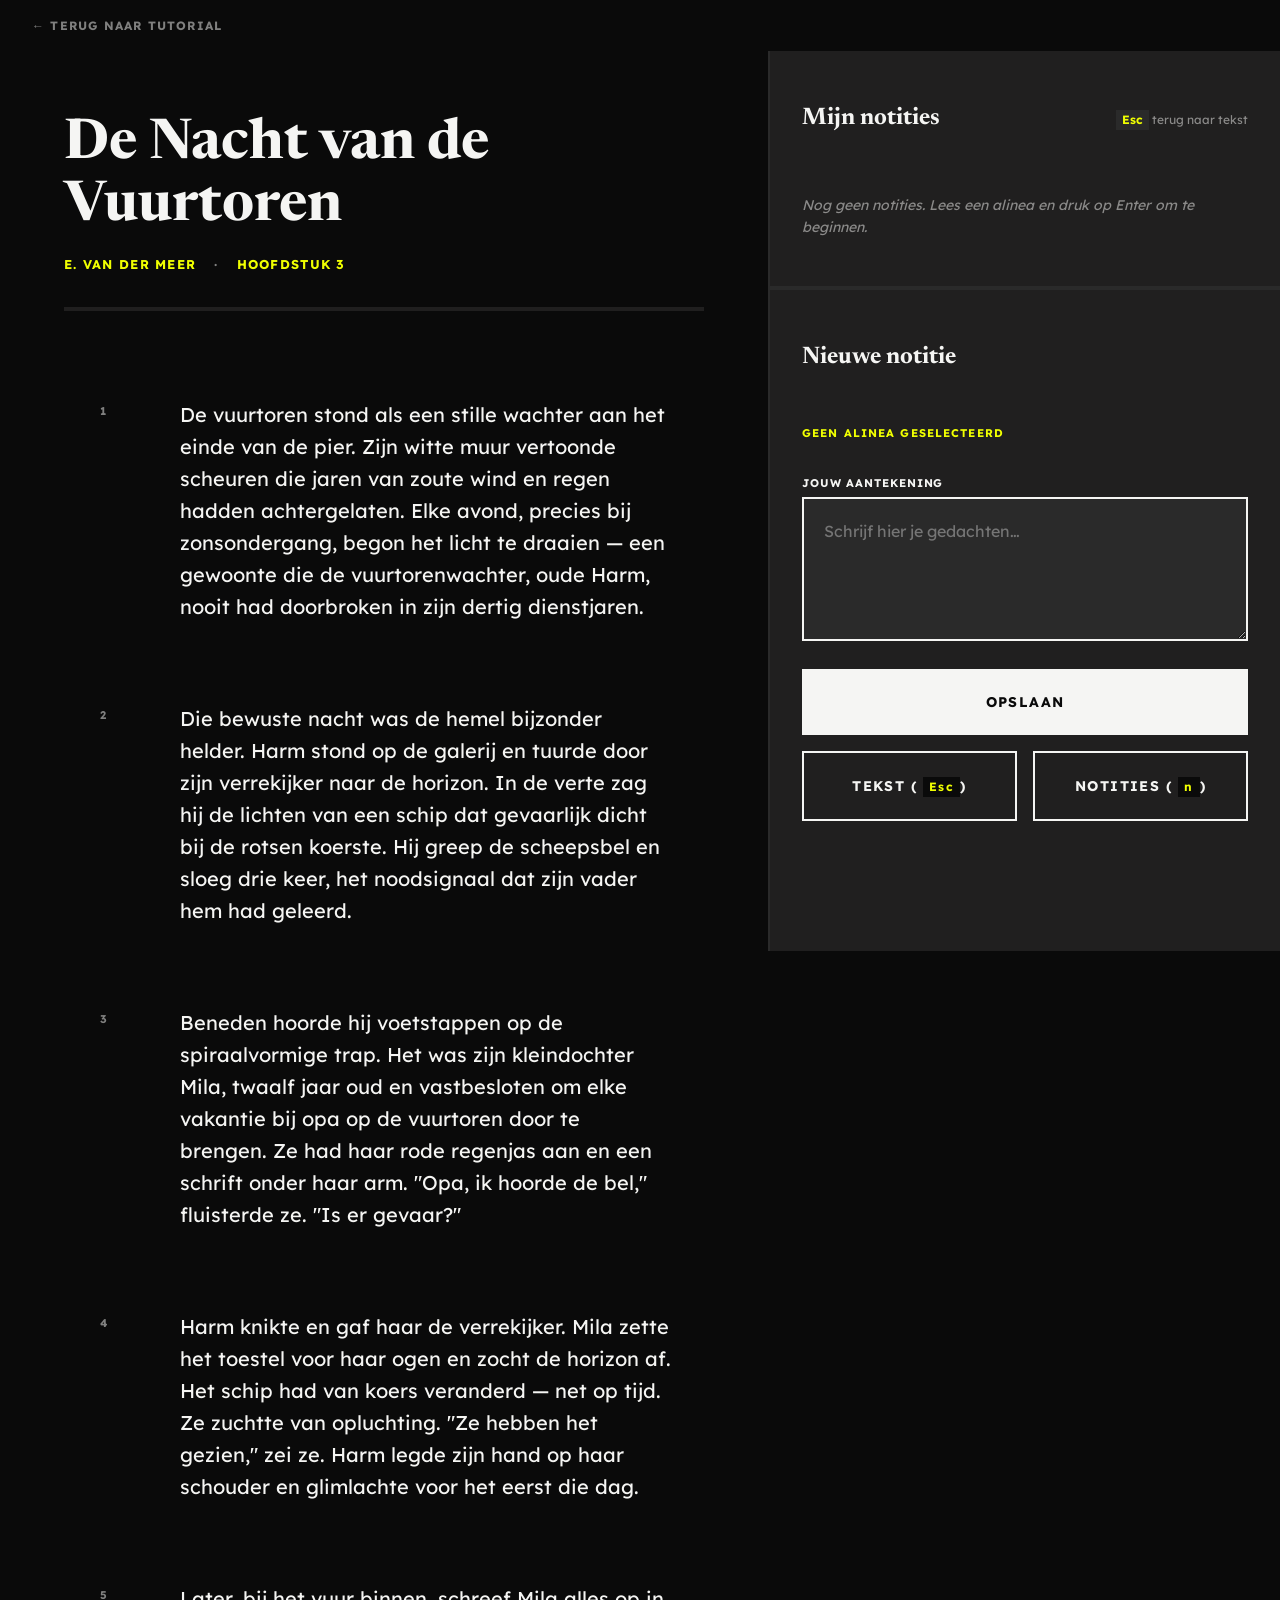
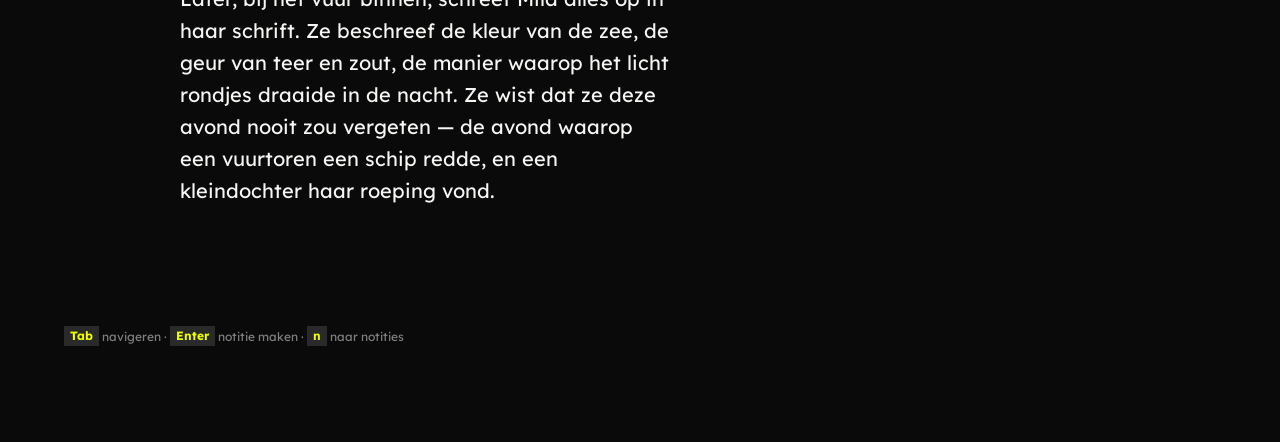
==== lezen.html @ d21a53fe "tutorial" ====
<!doctype html>
<html lang="nl">
  <head>
    <meta charset="UTF-8" />
    <meta name="viewport" content="width=device-width, initial-scale=1.0" />
    <title>Socrates — Lezen & Noteren</title>
    <meta
      name="description"
      content="Lees een tekst en maak aantekeningen per alinea."
    />
    <link rel="stylesheet" href="style.css" />
  </head>
  <body>
    <header>
      <a href="index.html" class="tutorial-link" style="color: var(--muted); text-decoration: none; padding: 1rem 2rem; display: inline-block; font-weight: 700; font-size: 0.75rem; text-transform: uppercase; letter-spacing: 0.1em; transition: color 0.2s ease;">
        &larr; Terug naar Tutorial
      </a>
    </header>

    <main id="main-content">
      <div class="sr-only" id="sr-instructions">
        <h2>Instructies en Sneltoetsen</h2>
        <p>
          Welkom. Gebruik de volgende sneltoetsen: Tab om tussen alinea's te
          navigeren, Enter om een notitie te maken, N om opgeslagen notities te
          bekijken, en Escape om terug te gaan naar de tekst.
        </p>
      </div>

      <!-- ═══════════════════════════════════════════════
           LEFT COLUMN — Reading pane
      ═══════════════════════════════════════════════ -->
      <section class="reading-pane" aria-labelledby="reading-title">
        <header class="book-header">
          <h1 id="reading-title" class="book-title">
            De Nacht van de Vuurtoren
          </h1>
          <p class="book-meta">
            <span class="sr-only">Auteur: </span>E. van der Meer
            <span aria-hidden="true" class="meta-sep">·</span>
            <span class="sr-only">Hoofdstuk: </span>Hoofdstuk 3
          </p>
        </header>

        <div id="fun-note-hint" class="sr-only">Klaar met de alinea? Klik op enter om een notitie te maken</div>

        <ol class="paragraphs-list" aria-label="Alinea's van de tekst">
          <li class="paragraph-item" tabindex="0" id="para-1" aria-describedby="fun-note-hint">
            <span class="para-number" aria-hidden="true">1</span>
            <p>
              De vuurtoren stond als een stille wachter aan het einde van de
              pier. Zijn witte muur vertoonde scheuren die jaren van zoute wind
              en regen hadden achtergelaten. Elke avond, precies bij
              zonsondergang, begon het licht te draaien — een gewoonte die de
              vuurtorenwachter, oude Harm, nooit had doorbroken in zijn dertig
              dienstjaren.
            </p>
          </li>

          <li class="paragraph-item" tabindex="0" id="para-2" aria-describedby="fun-note-hint">
            <span class="para-number" aria-hidden="true">2</span>
            <p>
              Die bewuste nacht was de hemel bijzonder helder. Harm stond op de
              galerij en tuurde door zijn verrekijker naar de horizon. In de
              verte zag hij de lichten van een schip dat gevaarlijk dicht bij de
              rotsen koerste. Hij greep de scheepsbel en sloeg drie keer, het
              noodsignaal dat zijn vader hem had geleerd.
            </p>
          </li>

          <li class="paragraph-item" tabindex="0" id="para-3" aria-describedby="fun-note-hint">
            <span class="para-number" aria-hidden="true">3</span>
            <p>
              Beneden hoorde hij voetstappen op de spiraalvormige trap. Het was
              zijn kleindochter Mila, twaalf jaar oud en vastbesloten om elke
              vakantie bij opa op de vuurtoren door te brengen. Ze had haar rode
              regenjas aan en een schrift onder haar arm. "Opa, ik hoorde de
              bel," fluisterde ze. "Is er gevaar?"
            </p>
          </li>

          <li class="paragraph-item" tabindex="0" id="para-4" aria-describedby="fun-note-hint">
            <span class="para-number" aria-hidden="true">4</span>
            <p>
              Harm knikte en gaf haar de verrekijker. Mila zette het toestel
              voor haar ogen en zocht de horizon af. Het schip had van koers
              veranderd — net op tijd. Ze zuchtte van opluchting. "Ze hebben het
              gezien," zei ze. Harm legde zijn hand op haar schouder en
              glimlachte voor het eerst die dag.
            </p>
          </li>

          <li class="paragraph-item" tabindex="0" id="para-5" aria-describedby="fun-note-hint">
            <span class="para-number" aria-hidden="true">5</span>
            <p>
              Later, bij het vuur binnen, schreef Mila alles op in haar schrift.
              Ze beschreef de kleur van de zee, de geur van teer en zout, de
              manier waarop het licht rondjes draaide in de nacht. Ze wist dat
              ze deze avond nooit zou vergeten — de avond waarop een vuurtoren
              een schip redde, en een kleindochter haar roeping vond.
            </p>
          </li>
        </ol>

        <p class="reading-hint" id="reading-hint">
          <kbd>Tab</kbd> navigeren · <kbd>Enter</kbd> notitie maken ·
          <kbd>n</kbd> naar notities
        </p>
      </section>

      <aside class="apparatus-zone">
        <!-- ═══════════════════════════════════════════════
             MIDDLE — Saved notes
        ═══════════════════════════════════════════════ -->
        <section
          class="notes-container"
          aria-labelledby="notes-title"
          aria-live="polite"
        >
          <div class="notes-header-wrapper">
            <h2 id="notes-title" tabindex="-1">Mijn notities</h2>
            <p class="notes-hint" aria-hidden="true">
              <kbd>Esc</kbd> terug naar tekst
            </p>
          </div>
          <p class="notes-empty" id="notes-empty">
            Nog geen notities. Lees een alinea en druk op Enter om te beginnen.
          </p>
        </section>

        <!-- ═══════════════════════════════════════════════
             RIGHT COLUMN — Note form
        ═══════════════════════════════════════════════ -->
        <section class="form-section" aria-labelledby="form-title">
          <h2 id="form-title">Nieuwe notitie</h2>
          <p
            class="active-para-label"
            id="active-para-label"
            aria-live="polite"
          >
            Geen alinea geselecteerd
          </p>

          <form class="input-container" id="note-form" novalidate>
            <fieldset class="input-wrapper">
              <legend class="sr-only">Notitie informatie</legend>

              <div class="input-field">
                <label for="note">Jouw aantekening</label>
                <textarea
                  id="note"
                  name="note"
                  required
                  aria-required="true"
                  placeholder="Schrijf hier je gedachten…"
                ></textarea>
              </div>
            </fieldset>

            <div class="form-actions">
              <button id="submit" type="submit">Opslaan</button>
              <button
                id="cancel-note"
                type="button"
                class="btn-secondary"
                aria-label="Terug naar tekst"
              >
                Tekst (<kbd>Esc</kbd>)
              </button>
              <button
                id="go-to-notes"
                type="button"
                class="btn-secondary"
                aria-label="Naar notities"
              >
                Notities (<kbd>n</kbd>)
              </button>
            </div>
          </form>
        </section>
      </aside>
    </main>

    <div
      id="sr-live"
      class="sr-only"
      aria-live="polite"
      aria-atomic="true"
    ></div>
    <script defer src="main.js"></script>
  </body>
</html>
---- style.css ----
@import url("https://fonts.googleapis.com/css2?family=Lexend:wght@400;700&family=Newsreader:ital,opsz,wght@0,6..72,400;0,6..72,600;0,6..72,700;1,6..72,400;1,6..72,600&display=swap");

/* ─── Reset ────────────────────────────────────────────────────────────────── */
*,
*::before,
*::after {
  margin: 0;
  padding: 0;
  box-sizing: border-box;
  border-radius: 0 !important;
}

[hidden] {
  display: none !important;
}

/* ─── Tokens ───────────────────────────────────────────────────────────────── */
:root {
  --primary: #f0ff00; /* Electric Sulfur */
  --surface: #0a0a0a; /* Deep Onyx */
  --on-surface: #f5f5f3; /* Bone White */
  --surface-container: #201f1f;
  --surface-container-high: #2a2a2a;

  --font-display: "Newsreader", serif;
  --font-body: "Lexend", sans-serif;

  --muted: rgba(245, 245, 243, 0.5);
  --border-color: var(--on-surface);
}

/* ─── Base ─────────────────────────────────────────────────────────────────── */
html {
  scroll-behavior: smooth;
}

body {
  background-color: var(--surface);
  color: var(--on-surface);
  font-family: var(--font-body);
  font-size: 1rem;
  line-height: 1.6;
  -webkit-font-smoothing: antialiased;
  min-height: 100dvh;
  display: flex;
  flex-direction: column;
}

/* ─── Focus ────────────────────────────────────────────────────────────────── */
:focus {
  outline: none;
}

:focus-visible {
  outline: 4px solid var(--primary);
  outline-offset: 0;
}

input:focus-visible,
textarea:focus-visible {
  outline: 4px solid var(--primary);
  outline-offset: 0;
}

button:focus-visible {
  outline: 4px solid var(--primary);
  outline-offset: 0;
  background: var(--primary) !important;
  color: #000 !important;
}

/* ─── Main layout ──────────────────────────────────────────────────────────── */
main {
  display: grid;
  grid-template-columns: 60% 40%;
  gap: 0;
  align-items: start;
  flex: 1;
}

.apparatus-zone {
  background-color: var(--surface-container);
  border-left: 2px solid var(--surface-container-high);
  display: flex;
  flex-direction: column;
  position: sticky;
  top: 0;
  height: 100dvh;
  overflow-y: auto;
}

/* ─── Reading pane ─────────────────────────────────────────────────────────── */
.reading-pane {
  padding: 4rem 4rem 6rem;
  display: flex;
  flex-direction: column;
  gap: 3rem;
}

.book-header {
  border-bottom: 4px solid var(--surface-container);
  padding-bottom: 2rem;
}

.book-title {
  font-family: var(--font-display);
  font-size: clamp(2rem, 5vw, 3.5rem);
  line-height: 1.1;
  font-weight: 700;
  color: var(--on-surface);
  margin-bottom: 1rem;
}

.book-meta {
  font-size: 0.8rem;
  text-transform: uppercase;
  font-weight: 700;
  letter-spacing: 0.1em;
  color: var(--primary);
}

.meta-sep {
  margin: 0 1em;
  color: var(--muted);
}

/* ─── Paragraph items ──────────────────────────────────────────────────────── */
.paragraphs-list {
  display: flex;
  flex-direction: column;
  gap: 0;
  list-style: none;
  margin: 0;
  padding: 0;
}

.paragraph-item {
  display: grid;
  grid-template-columns: 3rem 1fr;
  gap: 2rem;
  align-items: start;
  padding: 2.5rem 2rem;
  cursor: pointer;
  border-left: 4px solid transparent;
  background-color: transparent;
  transition: none;
}

.paragraph-item:hover {
  background-color: var(--surface-container);
}

.paragraph-item:focus {
  outline: none;
  border-left-color: var(--primary);
  background-color: var(--surface-container);
}

.paragraph-item.is-active {
  background-color: var(--surface-container);
  border-left-color: var(--primary);
}

.para-number {
  font-family: var(--font-body);
  font-size: 0.7rem;
  font-weight: 700;
  text-transform: uppercase;
  letter-spacing: 0.1em;
  color: var(--muted);
  padding-top: 0.25rem;
  user-select: none;
}

.paragraph-item.is-active .para-number {
  color: var(--primary);
}

.paragraph-item p {
  font-family: var(--font-body);
  font-size: 1.25rem;
  line-height: 1.6;
  color: var(--on-surface);
  font-weight: 400;
}

/* ─── Reading hint ─────────────────────────────────────────────────────────── */
.reading-hint {
  font-size: 0.75rem;
  color: var(--muted);
  margin-top: auto;
  padding-top: 2rem;
}

.reading-hint kbd {
  background: var(--surface-container-high);
  padding: 0.2em 0.5em;
  font-family: var(--font-body);
  font-size: 0.75rem;
  font-weight: 700;
  color: var(--primary);
}

/* ─── Notes column ─────────────────────────────────────────────────────────── */
.notes-container {
  padding: 3rem 2rem;
  display: flex;
  flex-direction: column;
  gap: 2rem;
  border-bottom: 4px solid var(--surface-container-high);
}

.notes-header-wrapper {
  display: flex;
  justify-content: space-between;
  align-items: baseline;
  padding-bottom: 1.5rem;
  flex-wrap: wrap;
  gap: 1rem;
}

.notes-container h2 {
  font-family: var(--font-display);
  font-size: 1.5rem;
  font-weight: 700;
  color: var(--on-surface);
}

.notes-hint {
  font-size: 0.75rem;
  color: var(--muted);
}

.notes-hint kbd {
  background: var(--surface-container-high);
  padding: 0.2em 0.5em;
  font-family: var(--font-body);
  font-size: 0.75rem;
  font-weight: 700;
  color: var(--primary);
}

.notes-empty {
  font-size: 0.875rem;
  color: var(--muted);
  font-style: italic;
  line-height: 1.6;
}

/* ─── Note cards ───────────────────────────────────────────────────────────── */
.note {
  background: var(--surface-container-high);
  padding: 2rem;
  display: flex;
  flex-direction: column;
  gap: 1rem;
}

.note-header {
  display: flex;
  align-items: center;
  gap: 0.5rem;
}

.note-para-label {
  font-family: var(--font-body);
  font-size: 0.65rem;
  font-weight: 700;
  text-transform: uppercase;
  letter-spacing: 0.12em;
  color: var(--primary);
}

.note-content {
  font-family: var(--font-body);
  font-size: 0.925rem;
  line-height: 1.65;
  color: var(--on-surface);
}

.note-footer {
  display: flex;
  align-items: center;
  justify-content: space-between;
  padding-top: 1rem;
  margin-top: 0.5rem;
}

.note-footer time {
  font-size: 0.7rem;
  color: var(--muted);
  font-family: var(--font-body);
}

.note-actions {
  display: flex;
  gap: 0.5rem;
}

.note-edit-btn,
.note-delete-btn {
  background: transparent;
  color: var(--muted);
  border: 2px solid var(--muted);
  padding: 0.4em 0.8em;
  font-size: 0.75rem;
  font-family: var(--font-body);
  font-weight: 700;
  text-transform: uppercase;
  letter-spacing: 0.08em;
  cursor: pointer;
}

.note-edit-btn:hover,
.note-delete-btn:hover {
  color: var(--primary);
  border-color: var(--primary);
}

/* Inline Edit Styles */
.note-edit-container {
  display: flex;
  flex-direction: column;
  gap: 1rem;
}

.note-edit-textarea {
  width: 100%;
  min-height: 4em;
  padding: 0.75rem;
  font-family: var(--font-body);
  font-size: 0.925rem;
  border: 2px solid var(--on-surface);
  background: var(--surface-container);
  color: var(--on-surface);
  resize: vertical;
  line-height: 1.65;
}

.note-edit-textarea:focus-visible {
  outline: 2px solid var(--primary);
  outline-offset: -2px;
}

.note-edit-textarea[aria-invalid="true"] {
  border-color: #ff5555;
}

.note-edit-actions {
  display: flex;
  gap: 0.5rem;
}

.note-save-btn {
  background: var(--on-surface);
  color: var(--surface);
  border: none;
  padding: 0.5em 1em;
  font-weight: 700;
  cursor: pointer;
  text-transform: uppercase;
  font-family: var(--font-body);
  font-size: 0.75rem;
  letter-spacing: 0.1em;
}

.note-save-btn:hover {
  background: var(--primary);
  color: #000;
}

.note-cancel-btn {
  background: transparent;
  color: var(--on-surface);
  border: 2px solid var(--on-surface);
  padding: 0.5em 1em;
  font-weight: 700;
  cursor: pointer;
  text-transform: uppercase;
  font-family: var(--font-body);
  font-size: 0.75rem;
  letter-spacing: 0.1em;
}

.note-cancel-btn:hover {
  background: var(--primary);
  color: #000;
  border-color: var(--primary);
}

/* ─── Form section ─────────────────────────────────────────────────────────── */
.form-section {
  padding: 3rem 2rem;
  display: flex;
  flex-direction: column;
  gap: 2rem;
}

.form-section h2 {
  font-family: var(--font-display);
  font-size: 1.5rem;
  font-weight: 700;
  padding-bottom: 1rem;
}

.active-para-label {
  font-size: 0.7rem;
  text-transform: uppercase;
  letter-spacing: 0.1em;
  color: var(--primary);
  min-height: 1.4em;
  font-weight: 700;
}

/* ─── Form elements ────────────────────────────────────────────────────────── */
.input-container {
  display: flex;
  flex-direction: column;
  gap: 1.25rem;
}

fieldset {
  border: none;
  padding: 0;
  margin: 0;
  min-width: 0;
}

.input-wrapper {
  display: flex;
  flex-direction: column;
  gap: 1rem;
}

.input-field {
  display: flex;
  flex-direction: column;
  gap: 0.3em;
}

label {
  font-size: 0.7rem;
  font-weight: 700;
  text-transform: uppercase;
  letter-spacing: 0.08em;
  color: var(--on-surface);
}

textarea {
  width: 100%;
  height: 9em;
  min-height: 4em;
  padding: 1.25rem;
  font-family: var(--font-body);
  font-size: 1rem;
  border: 2px solid var(--on-surface);
  background: var(--surface-container-high);
  color: var(--on-surface);
  resize: vertical;
  line-height: 1.6;
}

textarea[aria-invalid="true"] {
  border-color: #ff5555;
}

button[type="submit"] {
  background: var(--on-surface);
  color: var(--surface);
  border: none;
  padding: 1.5rem 2rem;
  font-weight: 700;
  cursor: pointer;
  text-transform: uppercase;
  font-family: var(--font-body);
  font-size: 0.875rem;
  letter-spacing: 0.1em;
}

button[type="submit"]:hover {
  background: var(--primary);
  color: #000;
}

.form-actions {
  display: flex;
  flex-wrap: wrap;
  gap: 1rem;
  margin-top: 0.5rem;
}

.form-actions button {
  flex: 1;
}

#submit {
  flex-basis: 100%;
}

.btn-secondary {
  background: transparent;
  color: var(--on-surface);
  border: 2px solid var(--on-surface);
  padding: 1.5rem 2rem;
  font-weight: 700;
  cursor: pointer;
  text-transform: uppercase;
  font-family: var(--font-body);
  font-size: 0.875rem;
  letter-spacing: 0.1em;
}

.btn-secondary:hover {
  background: var(--primary);
  color: #000;
  border-color: var(--primary);
}

.btn-secondary kbd {
  font-family: var(--font-body);
  font-size: 0.75rem;
  font-weight: 700;
  color: var(--primary);
  background: var(--surface);
  padding: 0.2em 0.5em;
  margin-left: 0.5em;
  text-transform: none;
}

/* ─── Accessibility utility ────────────────────────────────────────────────── */
.sr-only {
  position: absolute;
  width: 1px;
  height: 1px;
  padding: 0;
  margin: -1px;
  overflow: hidden;
  clip: rect(0, 0, 0, 0);
  white-space: nowrap;
  border-width: 0;
}

/* ─── Responsive ───────────────────────────────────────────────────────────── */
@media (max-width: 960px) {
  main {
    grid-template-columns: 1fr;
  }

  .apparatus-zone {
    border-left: none;
    border-top: 4px solid var(--surface-container-high);
    position: static;
    height: auto;
    overflow-y: visible;
  }

  .reading-pane,
  .notes-container,
  .form-section {
    padding: 3rem 1.5rem;
  }
}
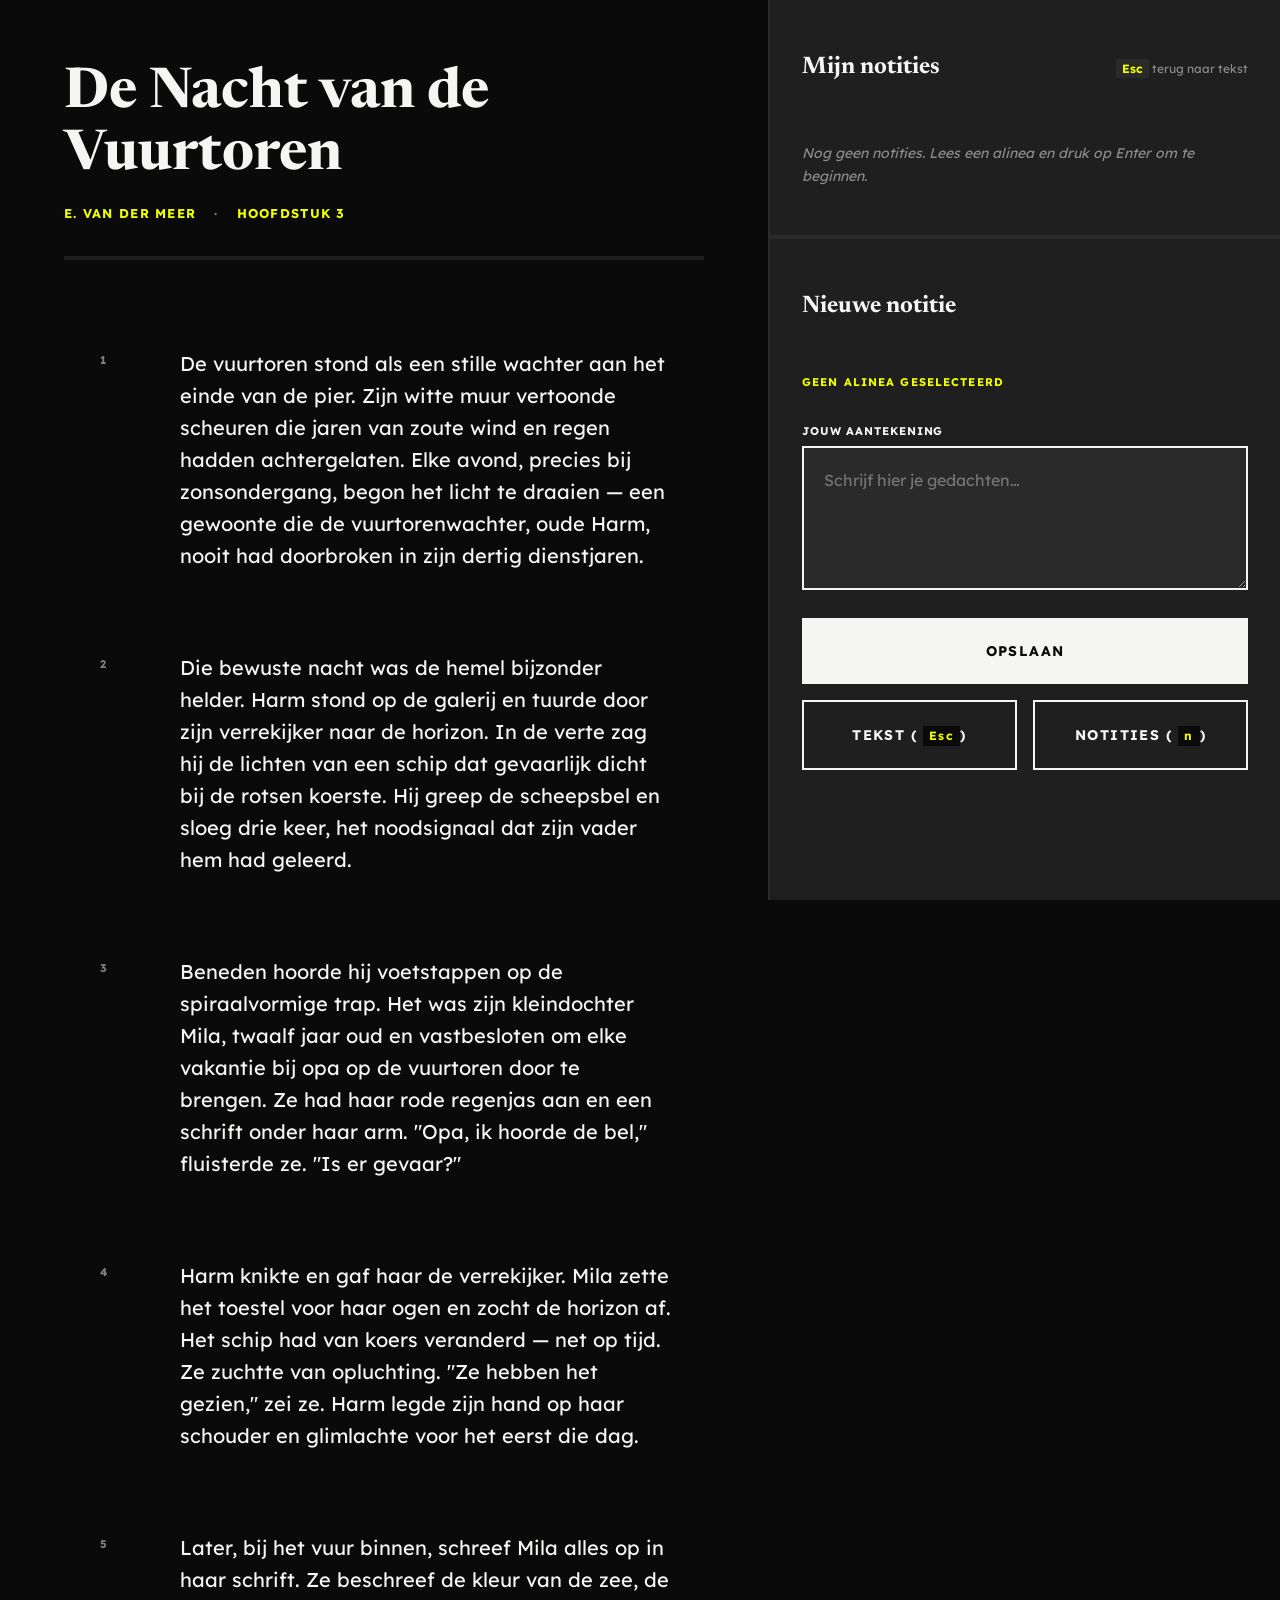
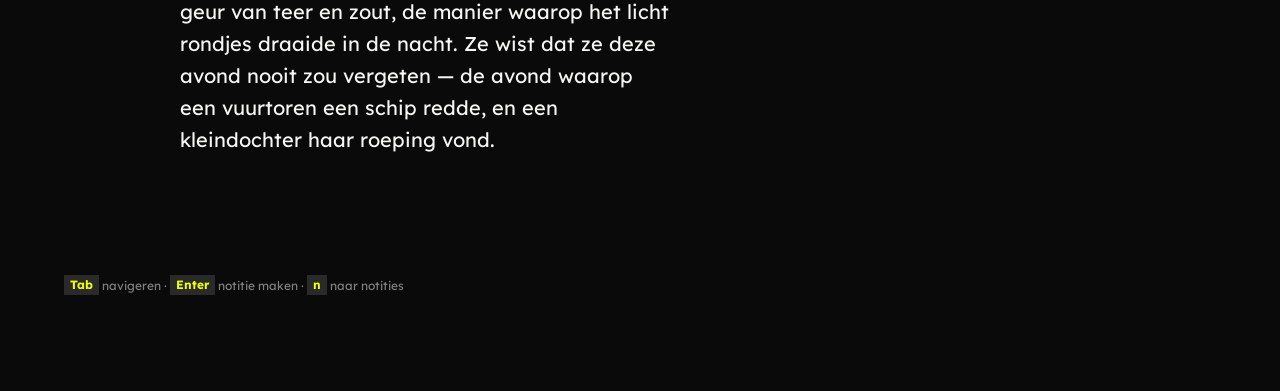
==== commit af4951b6: "js naar css" ====
--- a/lezen.html
+++ b/lezen.html
@@ -11,11 +11,6 @@
     <link rel="stylesheet" href="style.css" />
   </head>
   <body>
-    <header>
-      <a href="index.html" class="tutorial-link" style="color: var(--muted); text-decoration: none; padding: 1rem 2rem; display: inline-block; font-weight: 700; font-size: 0.75rem; text-transform: uppercase; letter-spacing: 0.1em; transition: color 0.2s ease;">
-        &larr; Terug naar Tutorial
-      </a>
-    </header>
 
     <main id="main-content">
       <div class="sr-only" id="sr-instructions">
--- a/style.css
+++ b/style.css
@@ -44,6 +44,55 @@
   min-height: 100dvh;
   display: flex;
   flex-direction: column;
+}
+
+/* ─── Tutorial Overlay ───────────────────────────────────────────────────────── */
+
+.tutorial-overlay {
+  position: fixed;
+  bottom: 2rem;
+  left: 50%;
+  transform: translateX(-50%);
+  background: var(--primary);
+  color: var(--surface);
+  padding: 1.5rem 2.5rem;
+  font-weight: 700;
+  z-index: 1000;
+  box-shadow: 0 10px 30px rgba(0, 0, 0, 0.5);
+  text-align: center;
+  font-family: var(--font-body);
+  font-size: 1.25rem;
+  border: 4px solid var(--on-surface);
+  transition: transform 0.3s ease;
+}
+.tutorial-overlay kbd {
+  background: var(--surface);
+  color: var(--primary);
+  padding: 0.2em 0.5em;
+  border-radius: 4px;
+}
+.dimmed {
+  opacity: 0.3;
+  pointer-events: none;
+  user-select: none;
+  transition: opacity 0.3s ease;
+}
+/* Prevent clicking anywhere to bypass */
+body.tutorial-active .paragraph-item {
+  pointer-events: none; /* Only keyboard navigation */
+}
+.tutorial-actions {
+  margin-top: 1rem;
+}
+.skip-btn {
+  background: transparent;
+  border: none;
+  color: var(--surface);
+  text-decoration: underline;
+  cursor: pointer;
+  font-size: 0.8rem;
+  margin-top: 0.5rem;
+  font-family: var(--font-body);
 }
 
 /* ─── Focus ────────────────────────────────────────────────────────────────── */
@@ -172,6 +221,11 @@
   user-select: none;
 }
 
+.para-number[data-has-notes="true"]::after {
+  content: " 📝";
+  margin-left: 6px;
+}
+
 .paragraph-item.is-active .para-number {
   color: var(--primary);
 }
@@ -245,6 +299,10 @@
   color: var(--muted);
   font-style: italic;
   line-height: 1.6;
+}
+
+.notes-container:has(.note) .notes-empty {
+  display: none !important;
 }
 
 /* ─── Note cards ───────────────────────────────────────────────────────────── */
